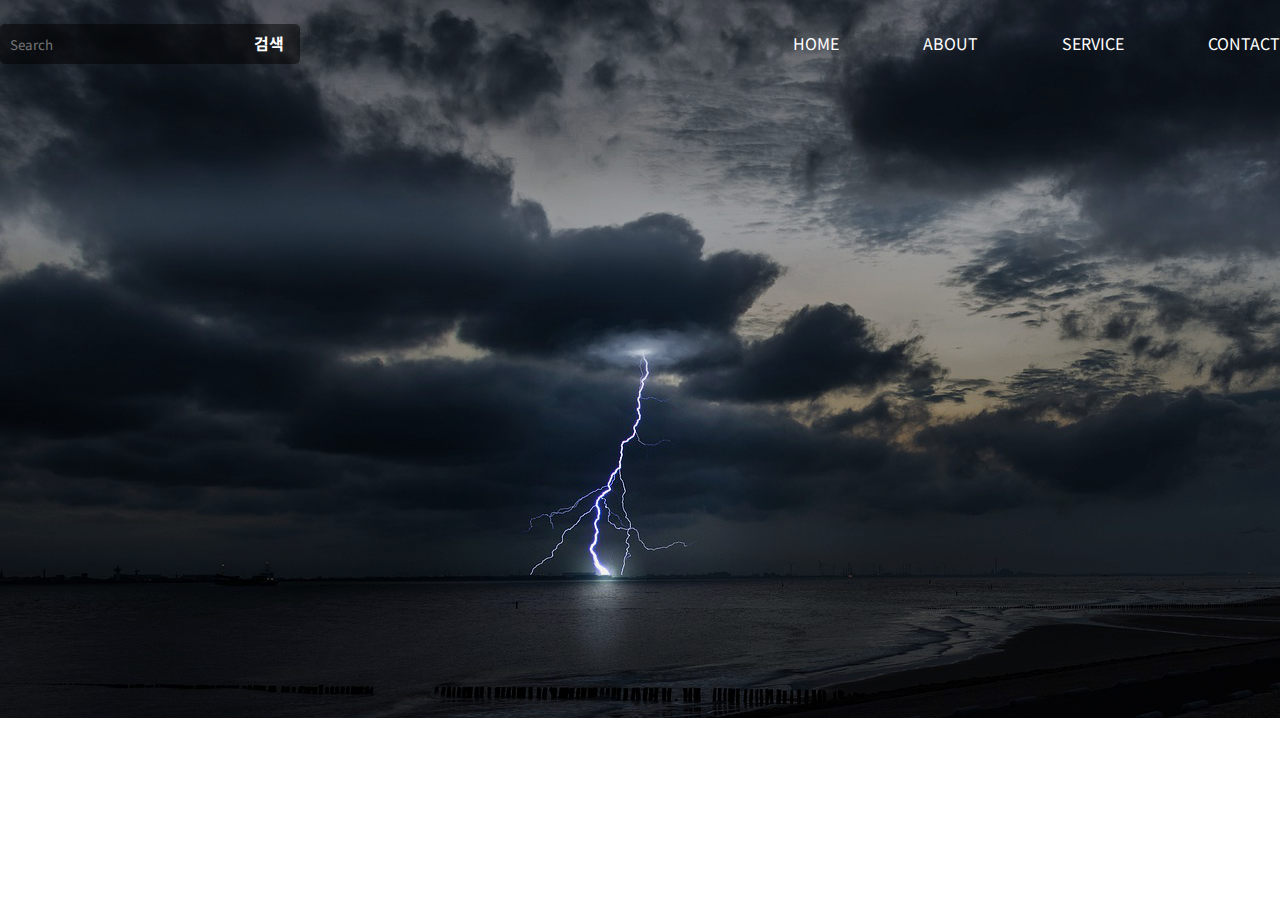
==== untitled.html @ 1584d3eb "Add files via upload" ====
<!DOCTYPE html>
<html lang="ko">
<head>
    <meta charset="UTF-8">
    <title>홈페이지 만들기</title>
    <link rel="preconnect" href="https://fonts.googleapis.com">
<link rel="preconnect" href="https://fonts.gstatic.com" crossorigin>
<link href="https://fonts.googleapis.com/css2?family=Noto+Sans+KR&display=swap" rel="stylesheet">
<link rel="stylesheet" href="style.css">
</head>
<body>
    <div class="wrap">
        <div class="intro_bg">
            <div class="header">
                <div class="searchArea">
                    <form>
                        <input type="search" placeholder="Search">
                        <span>검색</span>
                    </form>
                </div>
                <ul class="nav">
                    <li><a href="#">HOME</a></li>
                    <li><a href="#">ABOUT</a></li>
                    <li><a href="#">SERVICE</a></li>
                    <li><a href="#">CONTACT</a></li>
                </ul>
            </div>
        </div>
    </div>
</body>
</html>
---- style.css ----
*{
    font-family: 'Noto Sans KR', sans-serif;
    list-style: none;
    text-decoration: none;
    border-collapse: collapse;
    margin: 0px;
    padding: 0px;
    color: #000;
}   

.intro_bg{
    background-image: url("image/intro.png");
    width: 100%;
    height: 718px;
}

.header{
    width: 1280px;
    margin: auto;
    display: flex;
    height: 86px;
}

.searchArea {
    width: 300px;
    height: 40px;
    background: rgba(0,0,0,0.5);
    border-radius: 5px;
    margin-top: 24px;
}

.searchArea > form > input {
    border: none;
    width: 250px;
    height: 40px;
    background: rgba(0,0,0,0.0);
    color: #fff;
    padding-left: 10px;
}

.searchArea > form > span {
    width: 50px;
    color: #fff;
    font-weight: bold;
    cursor: pointer;
}
.nav {
    display: flex;
    justify-content: flex-end;
    line-height: 86px;
    width: calc(1280px - 300px);
}

.nav > li {
    margin-left: 84px;
}

.nav > li > a {
    color: #fff;
}
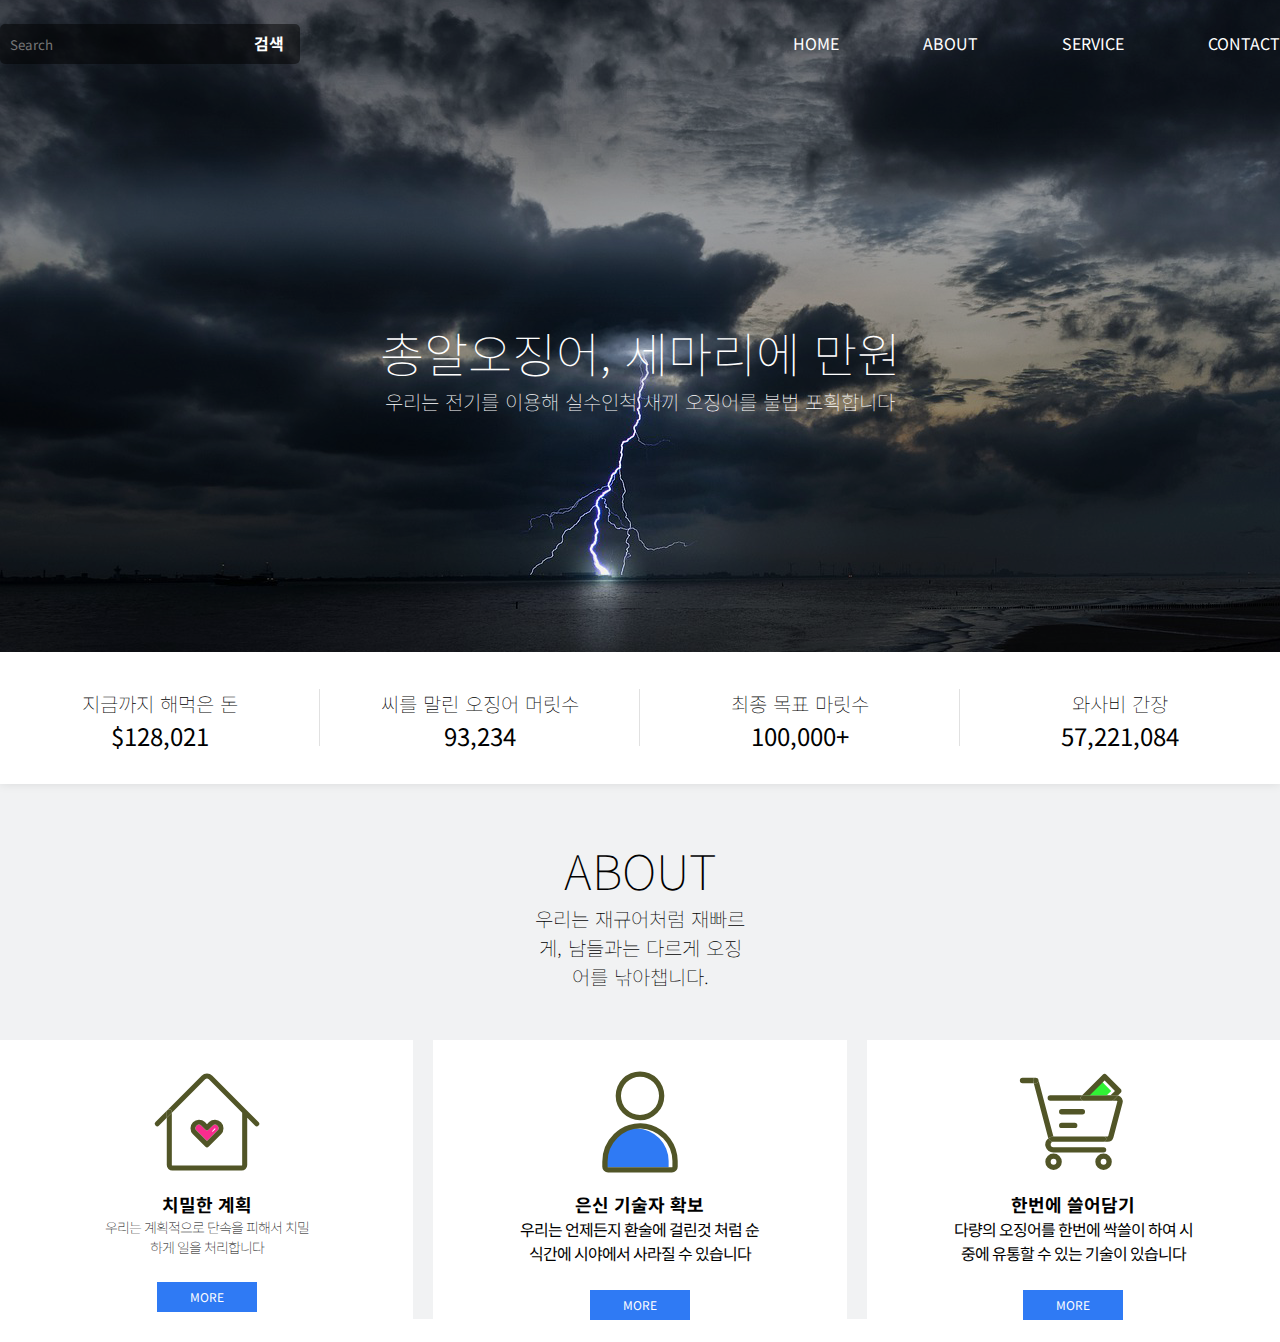
==== commit 2b723dd0: "Add files via upload" ====
--- a/untitled.html
+++ b/untitled.html
@@ -25,7 +25,75 @@
                     <li><a href="#">CONTACT</a></li>
                 </ul>
             </div>
+            <div class="intro_text">
+                <h1>총알오징어, 세마리에 만원</h1>
+                <h4 class="contents1">우리는 전기를 이용해 실수인척 새끼 오징어를 불법 포획합니다</h4>
+            </div>
         </div>
-    </div>
+        <!-- intro end -->
+        <ul class="amount">
+            <li>
+                <div>
+                    <div class="contents1">지금까지 해먹은 돈</div>
+                    <div class="result">$128,021</div>
+                </div>
+            </li>
+            <li>
+                <div>
+                    <div class="contents1">씨를 말린 오징어 머릿수</div>
+                    <div class="result">93,234</div>
+                </div>
+            </li>
+            <li>
+                <div>
+                    <div class="contents1">최종 목표 마릿수</div>
+                    <div class="result">100,000+</div>
+                </div>
+            </li>
+            <li>
+                <div>
+                    <div class="contents1">와사비 간장</div>
+                    <div class="result">57,221,084</div>
+                </div>
+            </li>   
+        </ul>
+        <!-- amount end -->
+        <div class="main_text0">
+            <h1>ABOUT</h1>
+            <div class="contents1">우리는 재규어처럼 재빠르게, 남들과는 다르게 오징어를 낚아챕니다.</div>
+            <ul class="icons">
+                <li>
+                    <div class="icon_img">
+                        <img src="image/icon2.svg">
+                    </div>
+                    <div class="contents1_bold">치밀한 계획</div>
+                    <div class="contents3">우리는 계획적으로 단속을 피해서 치밀하게 일을 처리합니다</div>
+                    <div class="more">
+                        MORE
+                    </div>
+                </li>
+                <li>
+                    <div class="icon_img">
+                        <img src="image/icon0.svg">
+                    </div>
+                    <div class="contents1_bold">은신 기술자 확보</div>
+                    <div class="contents2">우리는 언제든지 환술에 걸린것 처럼 순식간에 시야에서 사라질 수 있습니다</div>
+                    <div class="more">
+                        MORE
+                    </div>
+                </li>
+                <li>
+                    <div class="icon_img">
+                        <img src="image/icon1.svg">
+                    </div>
+                    <div class="contents1_bold">한번에 쓸어담기</div>
+                    <div class="contents2">다량의 오징어를 한번에 싹쓸이 하여 시중에 유통할 수 있는 기술이 있습니다</div>
+                    <div class="more">
+                        MORE
+                    </div>
+                </li>
+            </ul>
+        </div>
+    </div>  
 </body>
 </html> --- a/style.css
+++ b/style.css
@@ -6,7 +6,31 @@
     margin: 0px;
     padding: 0px;
     color: #000;
-}   
+}
+
+h1 {
+    font-size: 48px;
+    font-weight: 100;
+}
+
+.contents1_bold{
+    font-size: 18px;
+    font-weight: bold;
+}
+
+.contents1 {
+    font-size: 20px;
+    font-weight: lighter;
+}
+
+.contents3{
+    font-size: 14px;
+    font-weight: 100;
+}
+.result {
+    font-size: 24px;
+}
+
 
 .intro_bg{
     background-image: url("image/intro.png");
@@ -57,4 +81,99 @@
 
 .nav > li > a {
     color: #fff;
+}
+
+.intro_text {
+    width: 100%;
+    margin: 231px auto 231px auto;
+    text-align: center;
+}
+
+.intro_text > h1,
+.intro_text > h4 {
+    color: white;
+}
+
+.amount {
+    display: flex;
+    width: 1280px;
+    background: white;
+    margin: auto;
+    position: relative;
+    top: -66px;
+    box-shadow: 0px 0px 10px rgba(0,0,0,0.1);
+
+}
+.amount > li {
+    flex: 1;
+    height: 132px;
+}
+.amount > li > div {
+    text-align: center;
+    height: 57px;
+    margin-top: 37px;
+}
+.amount > li:not(:last-child) > div {
+    border-right: 1px solid #e1e1e1;
+}
+
+/* main_text0 */
+
+.main_text0 {
+    width: 100%;
+    height: 601px;
+    margin-top: -132px;
+    background: #f1f2f3;
+}
+.main_text0 > h1 {
+    padding-top: 116px;
+    text-align: center;
+}
+.main_text0 > .contents1 {
+    text-align: center;
+    width: 210px;
+    margin: auto;
+}
+
+.icons{
+    display: flex;
+    width: 1280px;
+    height: 302px;
+    /* background: orange; */
+    margin: auto;
+}
+.icons > li{
+    flex: 1;
+    background: white;
+    margin-top: 49px;
+    height: 302px;
+    text-align: center;
+}
+.icons > li > .icon_img{
+    margin-top: 18px;
+}
+.icons > li:not(:last-child){
+    margin-right: 20px;
+}
+
+.icons .contents2{
+    width: 240px;
+    margin: auto;
+    letter-spacing: -1px;
+}
+
+.icons .contents3 {
+    width: 210px;
+    margin: auto;   
+    letter-spacing: -1px;
+}
+
+.more {
+    width: 100px;
+    height: 30px;
+    background: #2f7af4;
+    color: #fff;
+    margin: 25px auto;
+    font-size: 12px;
+    line-height: 30px;
 }